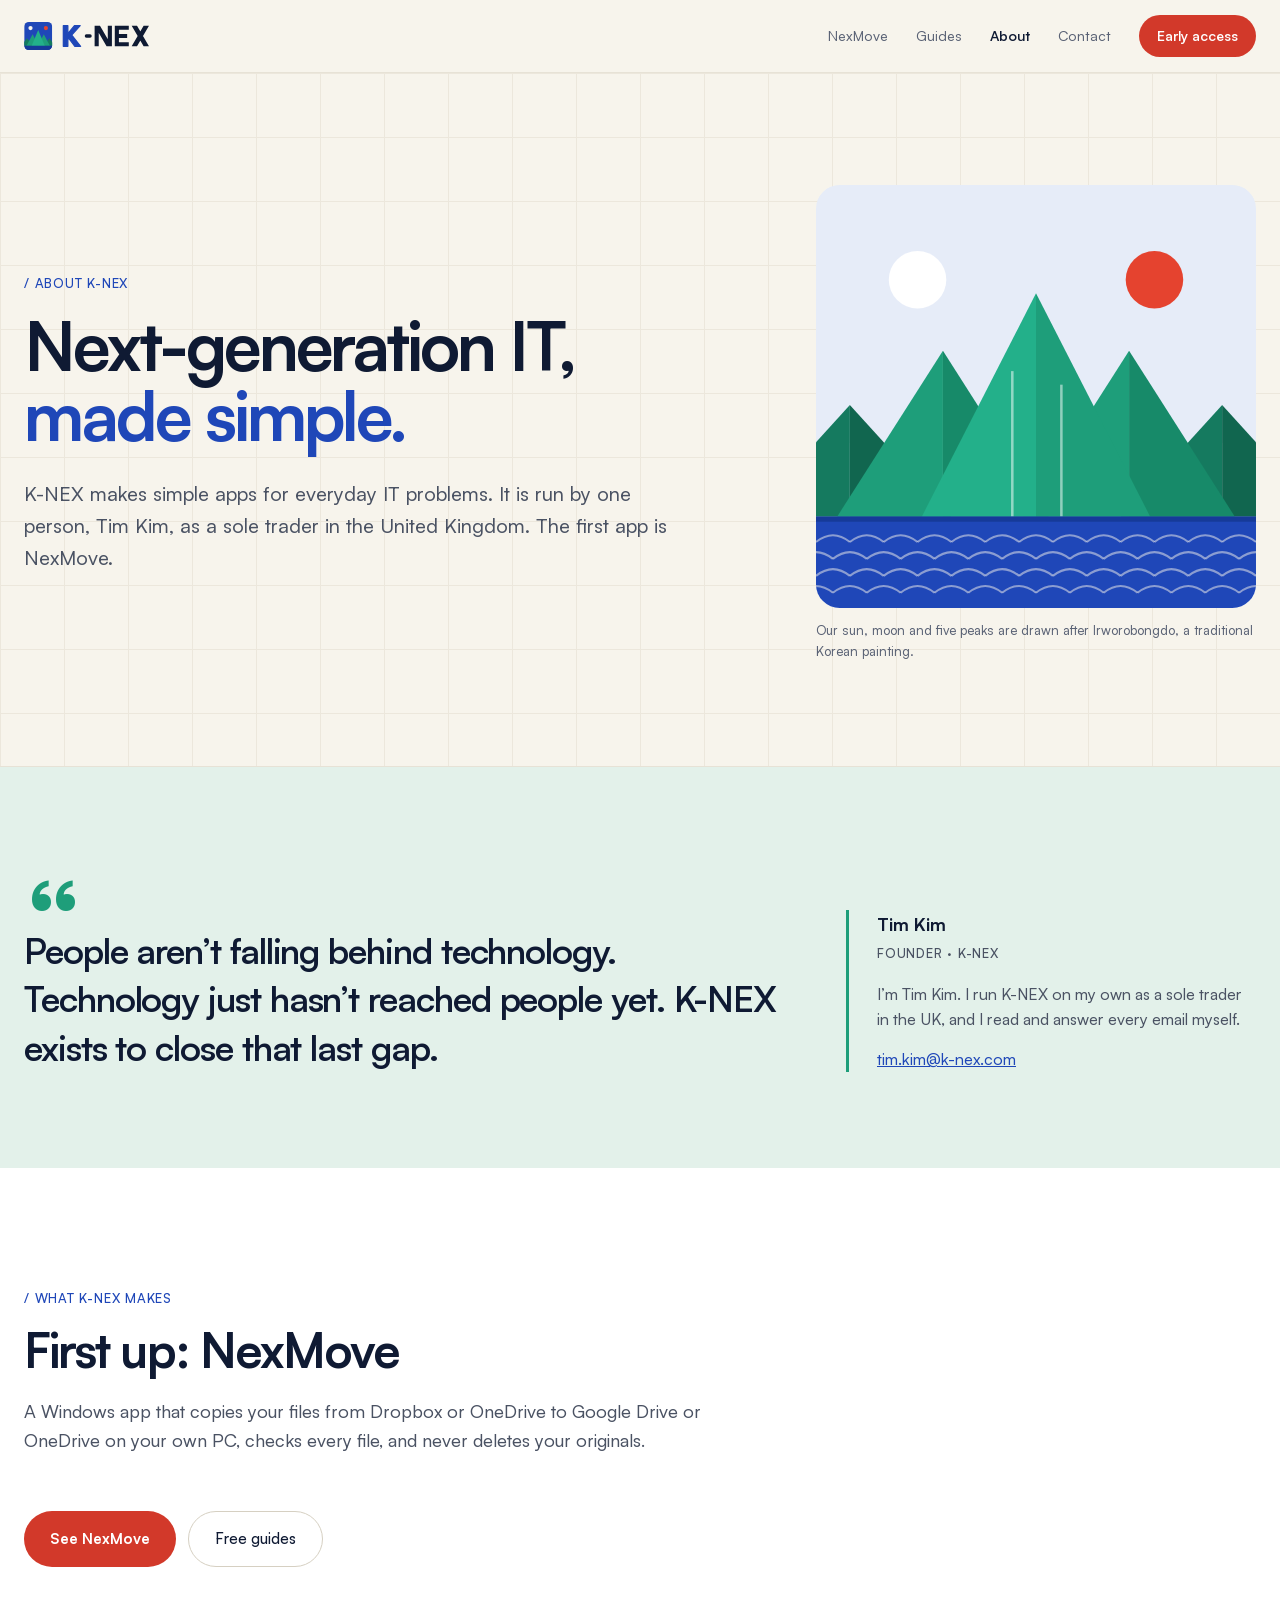
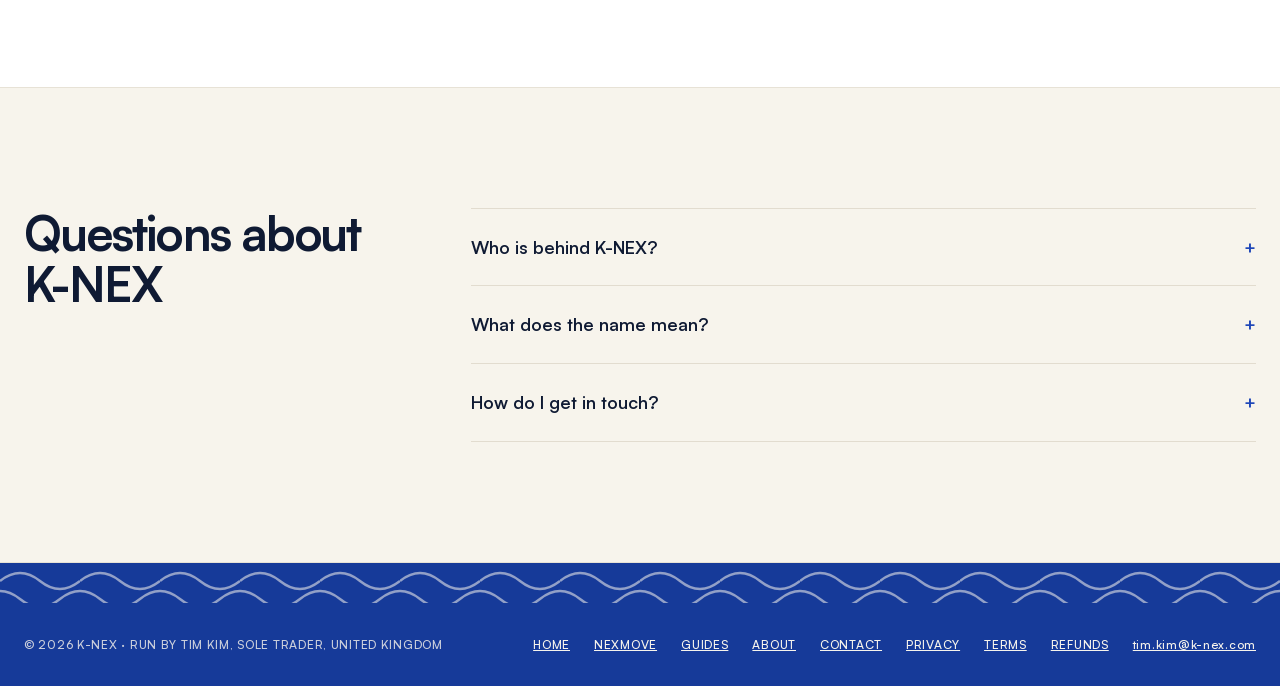
==== about/index.html @ c819ec02 "Move founder and contact off the home page, switch to Satoshi - New /about/ (founder story, the stro" ====
<!doctype html>
<html lang="en">
<head>
<meta charset="utf-8">
<meta name="viewport" content="width=device-width, initial-scale=1">
<title>About K-NEX — Tim Kim, sole trader, United Kingdom</title>
<meta name="description" content="K-NEX makes simple apps for everyday IT problems. It is run by one person, Tim Kim, as a sole trader in the United Kingdom. The first app is NexMove.">
<link rel="canonical" href="https://k-nex.com/about/">
<meta property="og:type" content="website">
<meta property="og:title" content="About K-NEX — Tim Kim, sole trader, United Kingdom">
<meta property="og:description" content="K-NEX makes simple apps for everyday IT problems. It is run by one person, Tim Kim, as a sole trader in the United Kingdom. The first app is NexMove.">
<meta property="og:url" content="https://k-nex.com/about/">
<meta name="theme-color" content="#F7F4EC">
<meta name="color-scheme" content="only light">
<link rel="icon" href="/favicon.ico" sizes="32x32">
<link rel="icon" href="/favicon.svg" type="image/svg+xml">
<link rel="apple-touch-icon" href="/apple-touch-icon.png">
<link rel="preload" href="/fonts/Satoshi-Variable.woff2" as="font" type="font/woff2" crossorigin>
<link rel="stylesheet" href="/page.css">
<script type="application/ld+json">
{
  "@context": "https://schema.org",
  "@type": "AboutPage",
  "url": "https://k-nex.com/about/",
  "name": "About K-NEX",
  "about": {
    "@id": "https://k-nex.com/#org"
  }
}
</script>
</head>
<body>
<header>
  <div class="wrap bar">
    <a class="logo" href="/" aria-label="K-NEX home"><svg viewBox="0 0 610 136" width="126" height="28" aria-hidden="true" focusable="false"><g transform="scale(1.1333)"><defs><clipPath id="kxh"><rect width="120" height="120" rx="20"/></clipPath></defs><g clip-path="url(#kxh)"><rect width="120" height="120" fill="#1F47B8"/><circle cx="27" cy="26" r="9" fill="#F7F4EC"/><circle cx="93" cy="26" r="9" fill="#E5432F"/><path d="M-14 102L12 70L38 102Z" fill="#157A5F"/><path d="M82 102L108 70L134 102Z" fill="#157A5F"/><path d="M10 102L36 52L62 102Z" fill="#1E9E7A"/><path d="M58 102L84 52L110 102Z" fill="#1E9E7A"/><path d="M32 102L60 34L88 102Z" fill="#23B08A"/><rect y="102" width="120" height="18" fill="#163A99"/></g></g><g transform="translate(190 18)"><path fill="#1F47B8" stroke="#1F47B8" stroke-width="6" stroke-linejoin="round" d="M0 0H22V100H0Z M22 38L54 0H82L22 66Z M40 44L84 100H56L26 60Z"/><rect x="104" y="42" width="34" height="16" rx="8" fill="currentColor"/><path fill="currentColor" transform="translate(-20 0)" d="M172 0H192V100H172Z M236 0H256V100H236Z M172 0H198L256 100H230Z M270 0H290V100H270Z M270 0H338V20H270Z M270 40H330V60H270Z M270 80H338V100H270Z M352 0H378L436 100H410Z M410 0H436L378 100H352Z"/></g></svg></a>
    <nav class="nav" aria-label="Main">
      <a href="/nexmove/" class="hide-sm">NexMove</a>
      <a href="/guides/" class="hide-sm">Guides</a>
      <a href="/about/" class="hide-sm" aria-current="page">About</a>
      <a href="/contact/" class="hide-sm">Contact</a>
      <details class="m-menu"><summary aria-label="Menu"><svg width="18" height="14" viewBox="0 0 18 14" aria-hidden="true"><path d="M1 1h16M1 7h16M1 13h16" stroke="currentColor" stroke-width="2" stroke-linecap="round"/></svg></summary><nav aria-label="Menu"><a href="/nexmove/">NexMove</a><a href="/guides/">Guides</a><a href="/about/" aria-current="page">About</a><a href="/contact/">Contact</a><a href="/#early">Early access</a></nav></details>
      <a href="/#early" class="pill">Early access</a>
    </nav>
  </div>
</header>

<main>
  <section class="hero">
    <div class="wrap about-hero">
      <div>
        <p class="kicker">/ ABOUT K-NEX</p>
        <h1 style="font-size: clamp(44px, 7vw, 68px)">Next-generation IT, <em>made simple.</em></h1>
        <p class="lead" style="margin-bottom: 0">K-NEX makes simple apps for everyday IT problems. It is run by one person, Tim Kim, as a sole trader in the United Kingdom. The first app is NexMove.</p>
      </div>
      <figure class="about-art">
        <img src="/img/hero-bg.svg" width="520" height="500" alt="A sun, a moon and five peaks above the sea">
        <figcaption>Our sun, moon and five peaks are drawn after Irworobongdo, a traditional Korean painting.</figcaption>
      </figure>
    </div>
  </section>

  <section class="founder" id="founder">
    <h2 class="sr">Founder</h2>
    <div class="wrap">
      <p class="quote">People aren’t falling behind technology. Technology just hasn’t reached people yet. K-NEX exists to close that last gap.</p>
      <div class="who">
        <p class="name">Tim Kim</p>
        <p class="role">FOUNDER · K-NEX</p>
        <p>I’m Tim Kim. I run K-NEX on my own as a sole trader in the UK, and I read and answer every email myself.</p>
        <p style="margin: 0"><a href="mailto:tim.kim@k-nex.com">tim.kim@k-nex.com</a></p>
      </div>
    </div>
  </section>

  <section class="block alt">
    <div class="wrap">
      <p class="kicker">/ WHAT K-NEX MAKES</p>
      <h2>First up: NexMove</h2>
      <p class="intro">A Windows app that copies your files from Dropbox or OneDrive to Google Drive or OneDrive on your own PC, checks every file, and never deletes your originals.</p>
      <div class="actions">
        <a class="btn" href="/nexmove/">See NexMove</a>
        <a class="btn ghost" href="/guides/">Free guides</a>
      </div>
    </div>
  </section>

  <section class="block">
    <div class="wrap split">
      <h2>Questions about K-NEX</h2>
      <div class="faq">
        <details><summary>Who is behind K-NEX?</summary><p>Tim Kim, a sole trader in the United Kingdom. K-NEX is one person, so when you email, the person who builds NexMove reads it and replies.</p></details>
        <details><summary>What does the name mean?</summary><p>The NEX in K-NEX stands for “next”: next-generation IT, made simple enough for everyone.</p></details>
        <details><summary>How do I get in touch?</summary><p>Use the <a href="/contact/">contact form</a>, or email <a href="mailto:tim.kim@k-nex.com">tim.kim@k-nex.com</a>. You’ll get a reply from the person who builds the product, not a ticket number.</p></details>
      </div>
    </div>
  </section>
</main>

<footer>
  <div class="wrap">
    <span>© 2026 K-NEX · RUN BY TIM KIM, SOLE TRADER, UNITED KINGDOM</span>
    <nav aria-label="Footer">
      <a href="/">HOME</a>
      <a href="/nexmove/">NEXMOVE</a>
      <a href="/guides/">GUIDES</a>
      <a href="/about/">ABOUT</a>
      <a href="/contact/">CONTACT</a>
      <a href="/privacy.html">PRIVACY</a>
      <a href="/terms.html">TERMS</a>
      <a href="/refund.html">REFUNDS</a>
      <a href="mailto:tim.kim@k-nex.com">tim.kim@k-nex.com</a>
    </nav>
  </div>
</footer>
</body>
</html>
---- page.css ----
/* Shared styles for product and guide pages (nexmove/, guides/). Same look as index.html. */
@font-face{font-family:'Satoshi';src:url(/fonts/Satoshi-Variable.woff2) format('woff2');font-weight:300 900;font-style:normal;font-display:swap}
:root{color-scheme:only light}
body{margin:0;background:#F7F4EC;color:#0F1A33;font-family:'Satoshi',sans-serif;font-weight:450;line-height:1.6}
a{color:#1F47B8}a:hover{color:#163A99}
summary{cursor:pointer;list-style:none}
summary::-webkit-details-marker{display:none}
@keyframes knexPulse{0%,100%{opacity:1}50%{opacity:.25}}
@media (prefers-reduced-motion: reduce){*{animation:none!important}}
.sr,.hp{position:absolute!important;width:1px;height:1px;overflow:hidden;clip:rect(0 0 0 0);white-space:nowrap}
.wrap{max-width:1240px;margin:0 auto;padding:0 24px}
.mono{font-family:'Satoshi',sans-serif}
.kicker{margin:0 0 16px;font-family:'Satoshi',sans-serif;font-weight:500;letter-spacing:.06em;font-size:13px;color:#1F47B8}
.muted{color:#5A6275}

header{border-bottom:1px solid #E7E2D6}
.bar{height:72px;display:flex;flex-wrap:wrap;gap:16px;align-items:center;justify-content:space-between}
.logo{display:inline-flex;align-items:center;color:#0F1A33;text-decoration:none}
.logo svg{display:block}
.nav{display:flex;flex-wrap:wrap;gap:28px;font-size:14px;align-items:center}
.nav a{color:#5A6275;text-decoration:none}
.nav a:hover{color:#0F1A33}
.nav .pill{color:#FFFFFF;background:#D2392A;padding:10px 18px;border-radius:999px;font-weight:600}
.nav .pill:hover{background:#B42F22;color:#FFFFFF}
.nav a[aria-current=page]{color:#0F1A33;font-weight:600}
/* Phone menu: the links that .hide-sm takes out of the bar, in a drop-down. */
.m-menu{display:none}
.bar{position:relative}
.m-menu summary{display:flex;align-items:center;justify-content:center;width:42px;height:42px;box-sizing:border-box;border:1px solid #D6D0C2;border-radius:50%;color:#0F1A33}
.m-menu[open] summary{border-color:#1F47B8}
.m-menu nav{position:absolute;right:24px;top:calc(100% - 2px);z-index:20;min-width:210px;display:flex;flex-direction:column;padding:8px;background:#FFFFFF;border:1px solid #E2DCCF;border-radius:16px;box-shadow:0 18px 40px rgba(15,26,51,.14)}
.m-menu nav a{padding:12px 14px;border-radius:10px;color:#0F1A33;text-decoration:none;font-size:16px}
.m-menu nav a:hover{background:#F7F4EC}

.hero{position:relative;overflow:hidden;border-bottom:1px solid #E7E2D6;background-image:linear-gradient(#ECE7DC 1px,transparent 1px),linear-gradient(90deg,#ECE7DC 1px,transparent 1px);background-size:64px 64px}
.hero .wrap{position:relative;padding-top:112px;padding-bottom:104px}
.hero-bg{position:absolute;top:96px;right:max(0px,calc(50% - 650px));width:min(520px,42%);height:auto;opacity:.75;pointer-events:none}
.badge{margin:0 0 32px;display:inline-flex;gap:10px;align-items:center;font-family:'Satoshi',sans-serif;font-weight:500;letter-spacing:.06em;font-size:13px;color:#5A6275;border:1px solid #E2DCCF;background:#FFFFFF;padding:8px 14px;border-radius:999px}
.badge i{width:8px;height:8px;border-radius:50%;background:#D2392A;animation:knexPulse 1.8s ease-in-out infinite}
.hero h1{margin:0 0 28px;font-size:76px;line-height:1.03;font-weight:700;letter-spacing:-0.045em;max-width:1000px}
.hero h1 em{font-style:normal;color:#1F47B8}
.lead{margin:0 0 40px;font-size:20px;color:#4A5263;max-width:660px}
.actions{display:flex;flex-wrap:wrap;gap:12px;align-items:center}
.btn{display:inline-block;background:#D2392A;color:#FFFFFF;padding:16px 26px;border-radius:999px;text-decoration:none;font-weight:700;font-size:15px}
.btn:hover{background:#B42F22;color:#FFFFFF}
.btn.ghost{background:none;border:1px solid #D6D0C2;color:#0F1A33;padding:15px 26px;font-weight:500}
.btn.ghost:hover{border-color:#1F47B8}
.facts{margin:56px 0 0;padding:0;list-style:none;display:flex;flex-wrap:wrap;gap:12px 32px;font-family:'Satoshi',sans-serif;font-size:13px;color:#5A6275}
.facts li::before{content:"✓ ";color:#1E9E7A}
.routes{margin:-16px 0 40px;padding:0;list-style:none;display:flex;flex-wrap:wrap;gap:10px;font-family:'Satoshi',sans-serif;font-size:13px}
.routes li{border:1px solid #D6D0C2;background:#FFFFFF;border-radius:999px;padding:6px 14px}
.routes b{color:#1F47B8;font-weight:500}

section.block{padding:120px 0;border-bottom:1px solid #E7E2D6}
section.alt{background:#FFFFFF}
h2{margin:0 0 20px;font-size:48px;line-height:1.08;font-weight:700;letter-spacing:-0.04em;max-width:820px}
h3{margin:0 0 10px;font-size:22px;font-weight:600;letter-spacing:-0.02em}
.intro{margin:0 0 56px;color:#4A5263;font-size:18px;max-width:700px}
.film{margin:0 0 56px}
.film video{display:block;width:100%;height:auto;border:1px solid #E2DCCF;border-radius:18px;background:#F7F4EC}
.film figcaption{margin:12px 0 0;font-family:'Satoshi',sans-serif;font-size:12px;color:#6E7586}

.steps{display:grid;grid-template-columns:repeat(auto-fit,minmax(240px,1fr));gap:1px;background:#E2DCCF;border:1px solid #E2DCCF;border-radius:18px;overflow:hidden;counter-reset:step}
.steps>div{background:#FFFFFF;padding:36px;box-shadow:inset 0 5px 0 #1F47B8}
.steps>div:nth-child(4n+2){box-shadow:inset 0 5px 0 #D2392A}.steps>div:nth-child(4n+3){box-shadow:inset 0 5px 0 #F0A73A}.steps>div:nth-child(4n){box-shadow:inset 0 5px 0 #1E9E7A}
.steps>div::before{counter-increment:step;content:"0" counter(step);display:block;margin:0 0 28px;font-family:'Satoshi',sans-serif;font-weight:500;letter-spacing:.06em;font-size:12px;color:#1F47B8}
.steps p,.cards p{margin:0;color:#5A6275;font-size:16px}

.cards{display:grid;grid-template-columns:repeat(auto-fit,minmax(280px,1fr));gap:20px}
.cards>div{border:1px solid #E2DCCF;border-radius:18px;padding:32px;background:#FFFFFF;box-shadow:inset 0 5px 0 #1F47B8}
.cards>div:nth-child(3n+2){box-shadow:inset 0 5px 0 #D2392A}.cards>div:nth-child(3n){box-shadow:inset 0 5px 0 #1E9E7A}
.cards>div:nth-child(3n+2) .tag{color:#D2392A}.cards>div:nth-child(3n) .tag{color:#1E9E7A}
.cards .tag{margin:0 0 20px;font-family:'Satoshi',sans-serif;font-weight:500;letter-spacing:.06em;font-size:12px;color:#1F47B8}

.price{display:flex;flex-wrap:wrap;gap:40px;align-items:center;justify-content:space-between;border:1px solid #D6D0C2;border-radius:22px;padding:48px;background:#FFFFFF}
.price .amount{margin:0;font-size:72px;font-weight:700;letter-spacing:-0.05em;line-height:1}
.price .amount small{font-size:18px;font-weight:500;color:#5A6275;letter-spacing:0}
.offer{display:inline-block;margin:24px 0 0;padding:10px 16px;border:1px solid #1F47B8;border-radius:12px;background:#E9EEFA;color:#163A99;text-decoration:none;font-size:15px}
.offer b{color:#1F47B8}
.offer:hover{background:#E9EEFA}
.price ul{margin:0;padding:0;list-style:none;color:#4A5263;font-size:16px}
.price li{margin:8px 0}
.price li::before{content:"✓ ";color:#1E9E7A}

.faq{border-top:1px solid #E2DCCF}
.faq details{border-bottom:1px solid #E2DCCF;padding:24px 0}
.faq summary{display:flex;justify-content:space-between;gap:16px;font-weight:600;font-size:18px}
.faq summary::after{content:"+";color:#1F47B8}
.faq details[open] summary::after{content:"−"}
.faq p{margin:14px 0 0;color:#5A6275;font-size:16px;max-width:760px}
.faq ul{margin:8px 0 0;padding-left:1.2em;color:#5A6275;font-size:16px;max-width:760px}
.faq strong{color:#0F1A33}
.split{display:flex;flex-wrap:wrap;gap:64px}
.split>:first-child{flex:1 1 280px;min-width:0}
.split>:last-child{flex:2 1 580px;min-width:0}

.cta{margin:120px auto;border-radius:26px;overflow:hidden;padding:72px 48px 200px;background:#1F47B8 url(/img/peaks-band.svg) bottom center/100% auto no-repeat;color:#F7F4EC;display:flex;flex-wrap:wrap;gap:40px;align-items:center;justify-content:space-between}
.cta>div{flex:1 1 420px;min-width:0}
.cta h2{font-size:48px;margin-bottom:10px}
.cta h2 em{font-style:normal;color:#F0A73A}
.cta .muted,.cta .fine{color:rgba(247,244,236,.82)}
.cta a{color:#F7F4EC}
.cta .knex-status{color:#F7F4EC}.cta .knex-status.err{color:#FFD5CF}.cta .knex-status.ok{color:#C7F2E2}
.cta form{flex:1 1 400px;min-width:0}
.cta .row{display:flex;flex-wrap:wrap;gap:10px}
.knex-input{box-sizing:border-box;height:54px;min-width:0;flex:1 1 240px;padding:0 22px;border:1px solid #D6D0C2;border-radius:999px;background:#FFFFFF;color:#0F1A33;font:inherit;font-size:15px}
.knex-input::placeholder{color:#9AA0AD}
.knex-input:focus{outline:none;border-color:#1F47B8}
.knex-input[aria-invalid="true"]{border-color:#C93A2C}
.knex-btn{height:54px;padding:0 28px;border:0;border-radius:999px;background:#D2392A;color:#FFFFFF;font:inherit;font-size:15px;font-weight:700;cursor:pointer}
.knex-btn:hover{background:#B42F22}
.knex-btn:disabled{opacity:.6;cursor:wait}
.knex-btn:focus-visible,.knex-input:focus-visible,.btn:focus-visible{outline:2px solid #1F47B8;outline-offset:3px}
.knex-status{margin:12px 0 0;min-height:1.6em;font-family:'Satoshi',sans-serif;font-size:13px;color:#4A5263}
.knex-status.ok{color:#1F47B8}.knex-status.err{color:#C93A2C}
.fine{margin:4px 0 0;font-size:13px;color:#6E7586}

/* Contact form (contact/) */
.knex-label{display:block;margin:0 0 8px;font-family:'Satoshi',sans-serif;font-weight:500;letter-spacing:.06em;font-size:13px;color:#4A5263}
textarea.knex-input{height:auto;min-height:160px;padding:16px 22px;border-radius:18px;resize:vertical;line-height:1.5}
.knex-drop{display:flex;align-items:center;justify-content:center;min-height:72px;padding:16px 22px;border:1px dashed #D6D0C2;border-radius:18px;color:#5A6275;font-size:14px;text-align:center;cursor:pointer}
.knex-drop:hover,.knex-drop.over{border-color:#1F47B8;color:#0F1A33}
.knex-drop:focus-within{outline:2px solid #1F47B8;outline-offset:3px}
.knex-drop kbd{font-family:ui-monospace,Consolas,monospace;font-size:12px;padding:1px 6px;border:1px solid #D6D0C2;border-radius:6px}
.knex-thumbs{list-style:none;margin:12px 0 0;padding:0;display:flex;flex-wrap:wrap;gap:10px}
.knex-thumbs:empty{display:none}
.knex-thumbs li{position:relative;width:96px;height:72px;border:1px solid #D6D0C2;border-radius:10px;overflow:hidden;background:#FFFFFF}
.knex-thumbs img{display:block;width:100%;height:100%;object-fit:cover}
.knex-thumbs button{position:absolute;top:4px;right:4px;width:24px;height:24px;padding:0;border:0;border-radius:50%;background:rgba(15,26,51,.85);color:#FFFFFF;font-size:14px;line-height:24px;cursor:pointer}

/* About page (about/) */
.about-hero{display:flex;flex-wrap:wrap;gap:48px 64px;align-items:center}
.about-hero>div{flex:1 1 520px;min-width:0}
.about-art{flex:0 1 440px;min-width:0;margin:0}
.about-art img{display:block;width:100%;height:auto}
.about-art figcaption{margin:12px 0 0;font-size:13px;color:#5A6275}
.founder{background:#E3F1EA}
.founder .wrap{padding-top:96px;padding-bottom:96px;display:flex;flex-wrap:wrap;gap:48px 64px;align-items:flex-end}
.founder .quote{flex:2 1 560px;min-width:0;margin:0;font-size:36px;line-height:1.35;font-weight:600;letter-spacing:-0.03em}
.founder .quote::before{content:"“";display:block;height:64px;font-size:120px;line-height:1;font-weight:700;color:#1E9E7A}
.founder .who{flex:1 1 280px;min-width:0;border-left:3px solid #1E9E7A;padding-left:28px}
.founder .who p{margin:0 0 14px;color:#4A5263;font-size:16px}
.founder .who .name{margin:0;color:#0F1A33;font-weight:700;font-size:18px}
.founder .who .role{margin:4px 0 18px;font-family:'Satoshi',sans-serif;font-weight:500;letter-spacing:.06em;font-size:13px}

/* Long-form guide */
.article{max-width:760px;margin:0 auto;padding:96px 24px 0}
.article h1{margin:0 0 16px;font-size:56px;line-height:1.06;font-weight:700;letter-spacing:-0.04em}
.article .meta{margin:0 0 48px;font-family:'Satoshi',sans-serif;font-size:13px;color:#6E7586}
.article h2{margin:64px 0 16px;font-size:32px;letter-spacing:-0.03em}
.article h3{margin:36px 0 10px;font-size:20px}
.article p,.article li{color:#4A5263;font-size:17px;line-height:1.75}
.article strong{color:#0F1A33;font-weight:600}
.article ol,.article ul{padding-left:22px}
.article li{margin:8px 0}
.toc{margin:0 0 8px;padding:24px 28px;border:1px solid #E2DCCF;border-radius:14px;background:#FFFFFF}
.toc p{margin:0 0 8px;font-family:'Satoshi',sans-serif;font-weight:500;letter-spacing:.06em;font-size:12px;color:#6E7586}
.toc ol{margin:0}
.toc li{margin:4px 0;font-size:16px}
.guide-list{list-style:none;margin:40px 0 0;padding:0;display:grid;gap:16px}
.guide-list li{margin:0}
.guide-list a{display:grid;gap:6px;padding:24px 28px;border:1px solid #E2DCCF;border-radius:14px;background:#FFFFFF;text-decoration:none;color:#4A5263}
.guide-list a:hover{border-color:#1F47B8}
.guide-list .mono{font-size:12px;color:#1F47B8}
.guide-list b{font-size:20px;color:#0F1A33;font-weight:600}
.note{margin:24px 0;padding:20px 24px;border-left:2px solid #1F47B8;background:#FFFFFF;border-radius:0 12px 12px 0}
.note p{margin:0}
.compare{width:100%;border-collapse:collapse;margin:16px 0;font-size:15px}
.compare th,.compare td{text-align:left;vertical-align:top;padding:12px 12px 12px 0;border-bottom:1px solid #E2DCCF;color:#4A5263}
.compare th{color:#0F1A33;font-weight:600;font-family:'Satoshi',sans-serif;font-weight:500;letter-spacing:.06em;font-size:12px}

@media (min-width:721px){.phone-only{display:none}}

footer{background:#163A99 url(/img/waves.svg) top left/80px 40px repeat-x;padding-top:40px}
footer .wrap{padding-top:32px;padding-bottom:32px;display:flex;flex-wrap:wrap;gap:16px;justify-content:space-between;font-family:'Satoshi',sans-serif;font-weight:500;letter-spacing:.06em;font-size:12px;color:rgba(247,244,236,.8)}
footer nav{display:flex;flex-wrap:wrap;gap:24px}
footer a{color:#F7F4EC}

@media (max-width:720px){
  .hero .wrap{padding-top:72px;padding-bottom:72px}
  .hero h1{font-size:44px}
  .hero-bg{top:300px;right:-8%;width:116%;opacity:.45}
  .cta{padding-bottom:140px}
  h2,.cta h2{font-size:34px}
  .article h1{font-size:38px}
  section.block{padding:80px 0}
  .price,.cta{padding:36px 24px}
  .price .amount{font-size:56px}
  .nav{gap:10px}
  .nav .hide-sm{display:none}
  .m-menu{display:block}
  .founder .wrap{padding-top:64px;padding-bottom:64px}
  .founder .quote{font-size:26px}
  .desk-only{display:none}
  .compare thead{display:none}
  .compare tr{display:block;padding:12px 0;border-bottom:1px solid #E2DCCF}
  .compare td{display:block;border:0;padding:4px 0}
  .compare td::before{content:attr(data-label) " · ";font-family:'Satoshi',sans-serif;font-weight:500;letter-spacing:.06em;font-size:12px;color:#6E7586}
}
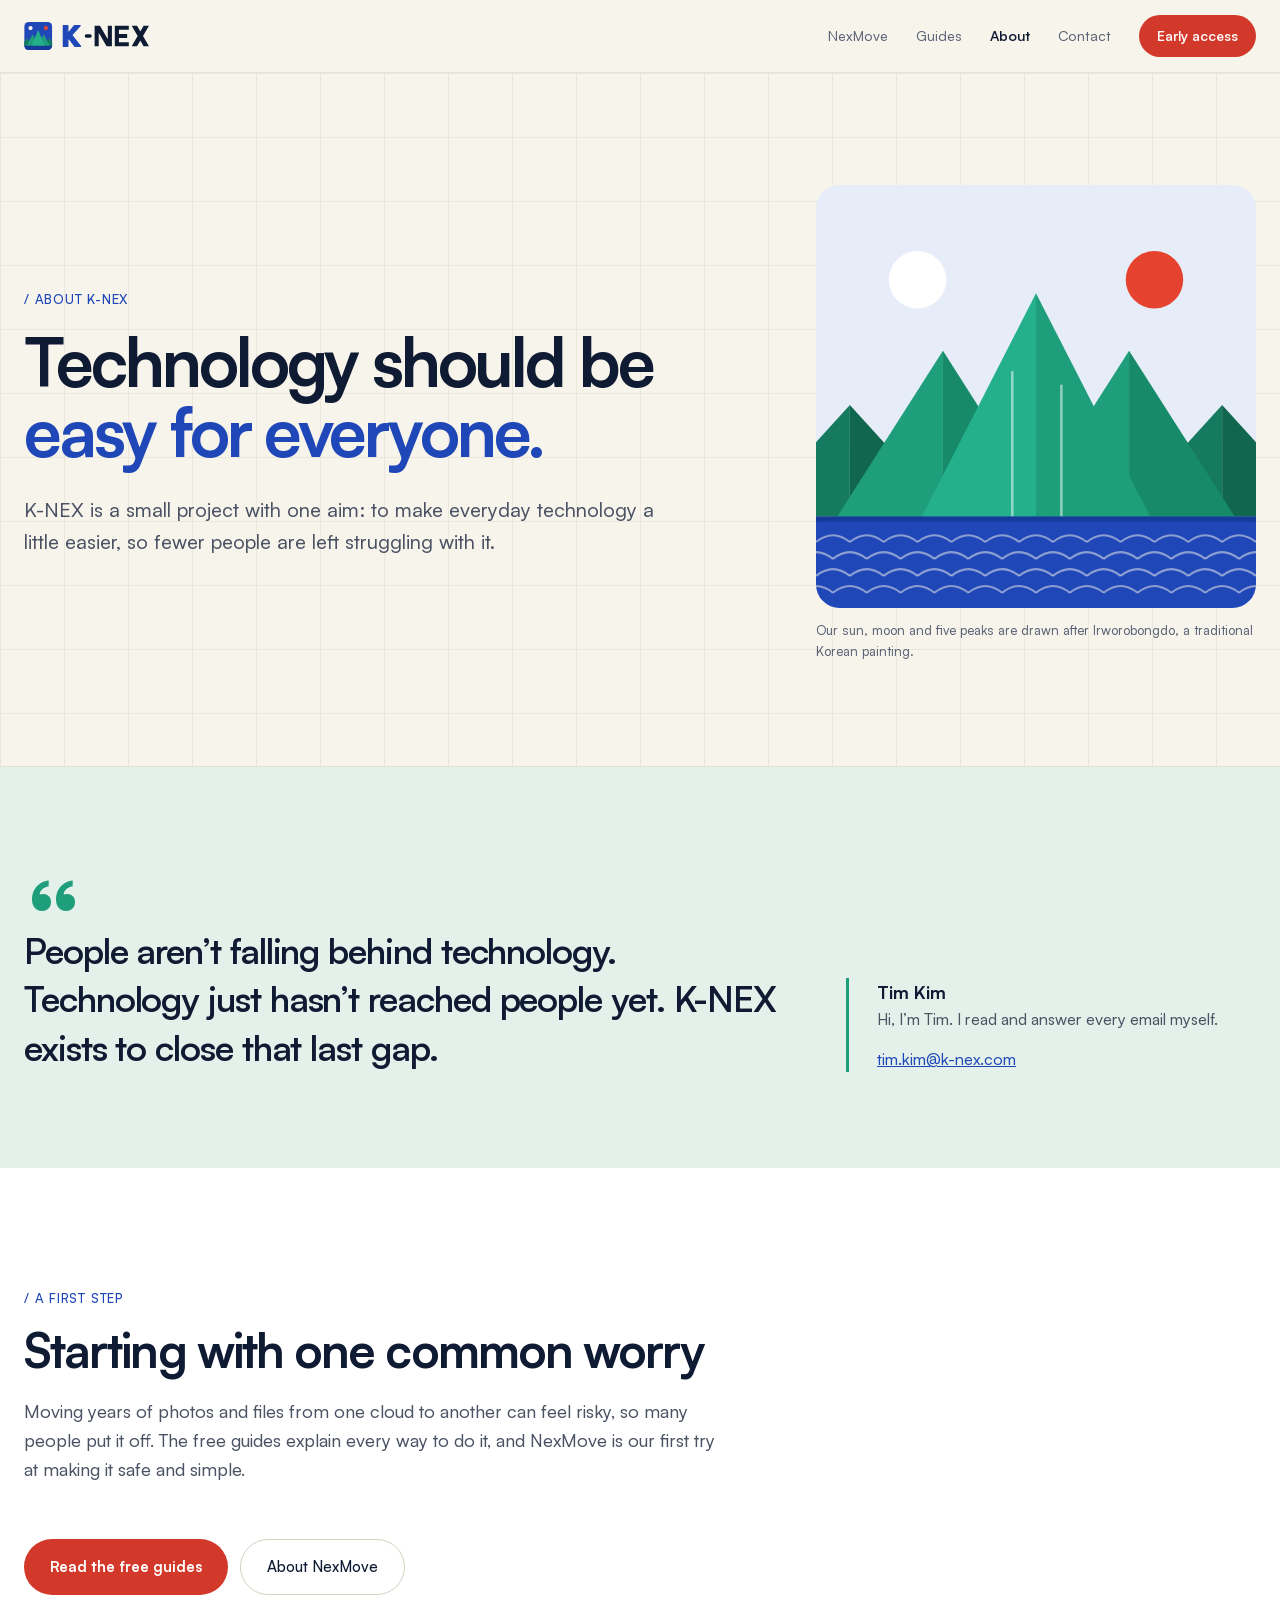
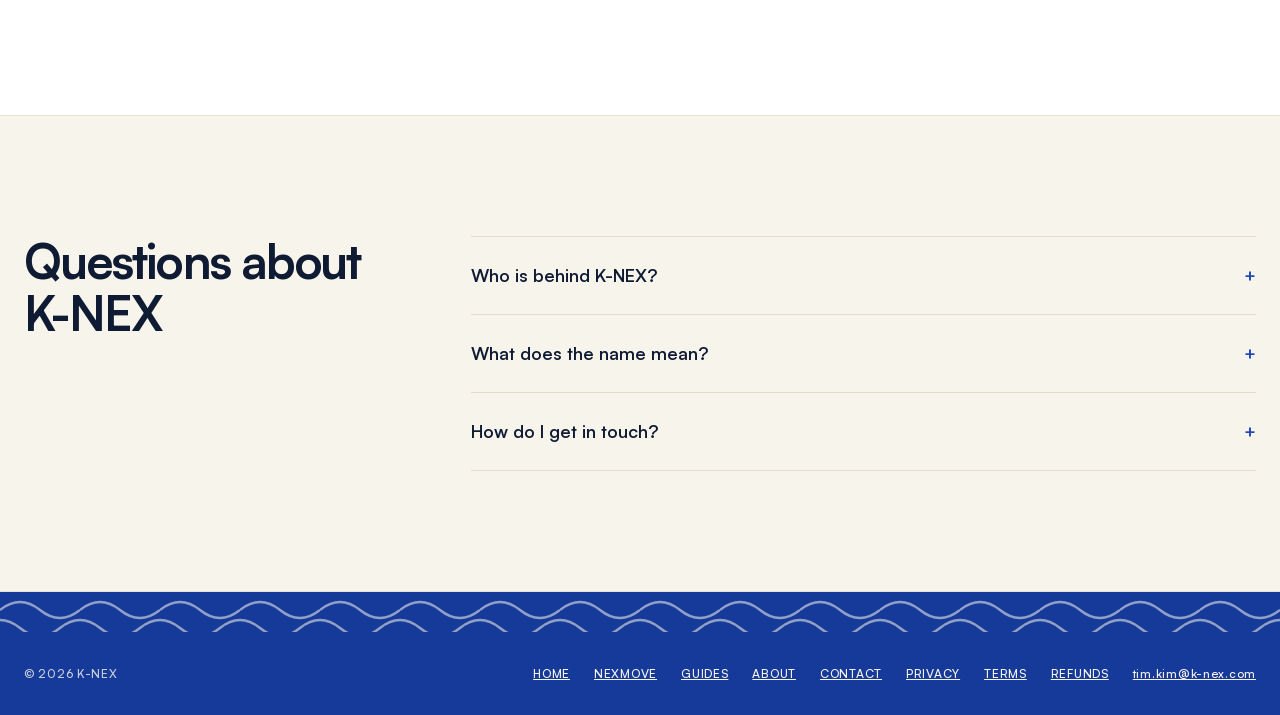
==== commit 169980fa: "Keep the About page low-key About now reads only as a small project that wants to make everyday tech" ====
--- a/about/index.html
+++ b/about/index.html
@@ -3,12 +3,12 @@
 <head>
 <meta charset="utf-8">
 <meta name="viewport" content="width=device-width, initial-scale=1">
-<title>About K-NEX — Tim Kim, sole trader, United Kingdom</title>
-<meta name="description" content="K-NEX makes simple apps for everyday IT problems. It is run by one person, Tim Kim, as a sole trader in the United Kingdom. The first app is NexMove.">
+<title>About K-NEX</title>
+<meta name="description" content="K-NEX is a small project with one aim: to make everyday technology a little easier for everyone, so fewer people are left behind.">
 <link rel="canonical" href="https://k-nex.com/about/">
 <meta property="og:type" content="website">
-<meta property="og:title" content="About K-NEX — Tim Kim, sole trader, United Kingdom">
-<meta property="og:description" content="K-NEX makes simple apps for everyday IT problems. It is run by one person, Tim Kim, as a sole trader in the United Kingdom. The first app is NexMove.">
+<meta property="og:title" content="About K-NEX">
+<meta property="og:description" content="K-NEX is a small project with one aim: to make everyday technology a little easier for everyone, so fewer people are left behind.">
 <meta property="og:url" content="https://k-nex.com/about/">
 <meta name="theme-color" content="#F7F4EC">
 <meta name="color-scheme" content="only light">
@@ -49,8 +49,8 @@
     <div class="wrap about-hero">
       <div>
         <p class="kicker">/ ABOUT K-NEX</p>
-        <h1 style="font-size: clamp(44px, 7vw, 68px)">Next-generation IT, <em>made simple.</em></h1>
-        <p class="lead" style="margin-bottom: 0">K-NEX makes simple apps for everyday IT problems. It is run by one person, Tim Kim, as a sole trader in the United Kingdom. The first app is NexMove.</p>
+        <h1 style="font-size: clamp(44px, 7vw, 68px)">Technology should be <em>easy for everyone.</em></h1>
+        <p class="lead" style="margin-bottom: 0">K-NEX is a small project with one aim: to make everyday technology a little easier, so fewer people are left struggling with it.</p>
       </div>
       <figure class="about-art">
         <img src="/img/hero-bg.svg" width="520" height="500" alt="A sun, a moon and five peaks above the sea">
@@ -60,13 +60,12 @@
   </section>
 
   <section class="founder" id="founder">
-    <h2 class="sr">Founder</h2>
+    <h2 class="sr">Who makes K-NEX</h2>
     <div class="wrap">
       <p class="quote">People aren’t falling behind technology. Technology just hasn’t reached people yet. K-NEX exists to close that last gap.</p>
       <div class="who">
         <p class="name">Tim Kim</p>
-        <p class="role">FOUNDER · K-NEX</p>
-        <p>I’m Tim Kim. I run K-NEX on my own as a sole trader in the UK, and I read and answer every email myself.</p>
+        <p>Hi, I’m Tim. I read and answer every email myself.</p>
         <p style="margin: 0"><a href="mailto:tim.kim@k-nex.com">tim.kim@k-nex.com</a></p>
       </div>
     </div>
@@ -74,12 +73,12 @@
 
   <section class="block alt">
     <div class="wrap">
-      <p class="kicker">/ WHAT K-NEX MAKES</p>
-      <h2>First up: NexMove</h2>
-      <p class="intro">A Windows app that copies your files from Dropbox or OneDrive to Google Drive or OneDrive on your own PC, checks every file, and never deletes your originals.</p>
+      <p class="kicker">/ A FIRST STEP</p>
+      <h2>Starting with one common worry</h2>
+      <p class="intro">Moving years of photos and files from one cloud to another can feel risky, so many people put it off. The free guides explain every way to do it, and NexMove is our first try at making it safe and simple.</p>
       <div class="actions">
-        <a class="btn" href="/nexmove/">See NexMove</a>
-        <a class="btn ghost" href="/guides/">Free guides</a>
+        <a class="btn" href="/guides/">Read the free guides</a>
+        <a class="btn ghost" href="/nexmove/">About NexMove</a>
       </div>
     </div>
   </section>
@@ -88,9 +87,9 @@
     <div class="wrap split">
       <h2>Questions about K-NEX</h2>
       <div class="faq">
-        <details><summary>Who is behind K-NEX?</summary><p>Tim Kim, a sole trader in the United Kingdom. K-NEX is one person, so when you email, the person who builds NexMove reads it and replies.</p></details>
-        <details><summary>What does the name mean?</summary><p>The NEX in K-NEX stands for “next”: next-generation IT, made simple enough for everyone.</p></details>
-        <details><summary>How do I get in touch?</summary><p>Use the <a href="/contact/">contact form</a>, or email <a href="mailto:tim.kim@k-nex.com">tim.kim@k-nex.com</a>. You’ll get a reply from the person who builds the product, not a ticket number.</p></details>
+        <details><summary>Who is behind K-NEX?</summary><p>K-NEX is a small project by Tim Kim. When you email, Tim reads it and replies.</p></details>
+        <details><summary>What does the name mean?</summary><p>The NEX in K-NEX stands for “next”.</p></details>
+        <details><summary>How do I get in touch?</summary><p>Use the <a href="/contact/">contact form</a>, or email <a href="mailto:tim.kim@k-nex.com">tim.kim@k-nex.com</a>. You’ll get a reply from Tim, not a ticket number.</p></details>
       </div>
     </div>
   </section>
@@ -98,7 +97,7 @@
 
 <footer>
   <div class="wrap">
-    <span>© 2026 K-NEX · RUN BY TIM KIM, SOLE TRADER, UNITED KINGDOM</span>
+    <span>© 2026 K-NEX</span>
     <nav aria-label="Footer">
       <a href="/">HOME</a>
       <a href="/nexmove/">NEXMOVE</a>
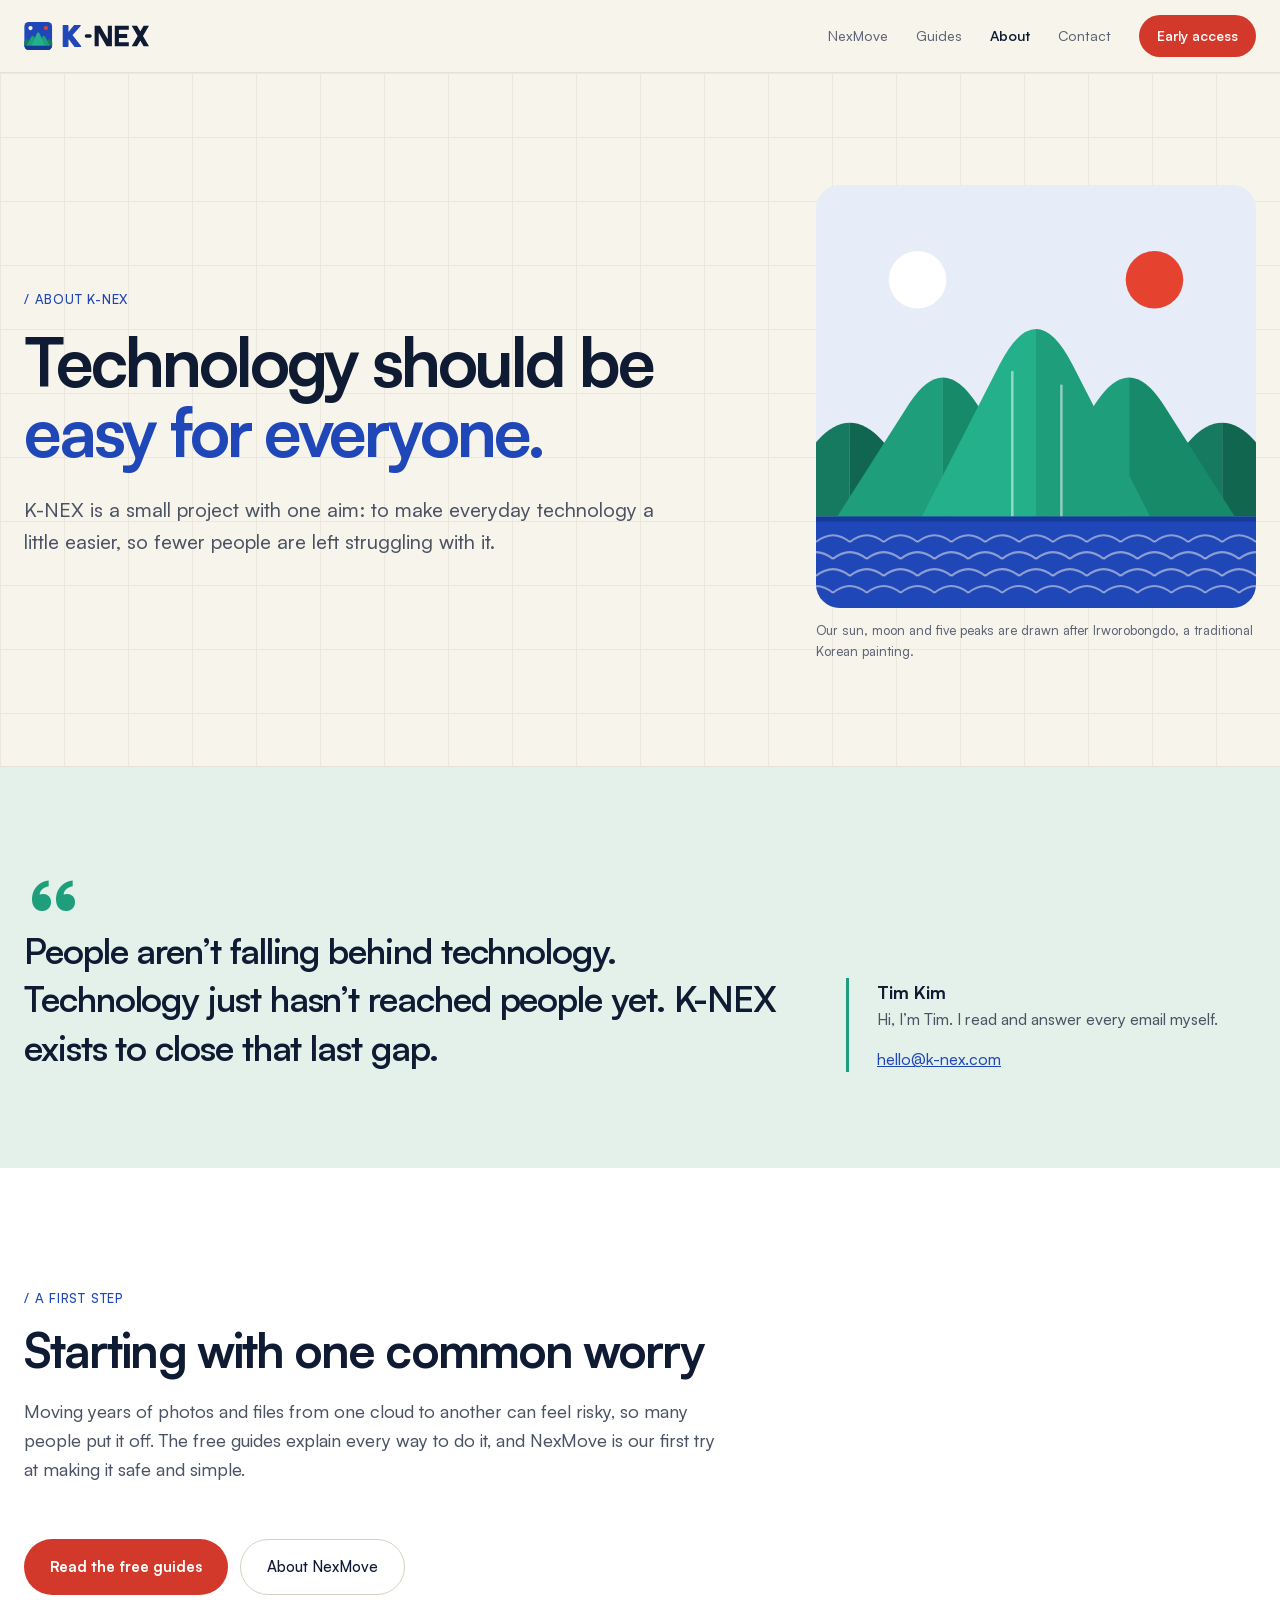
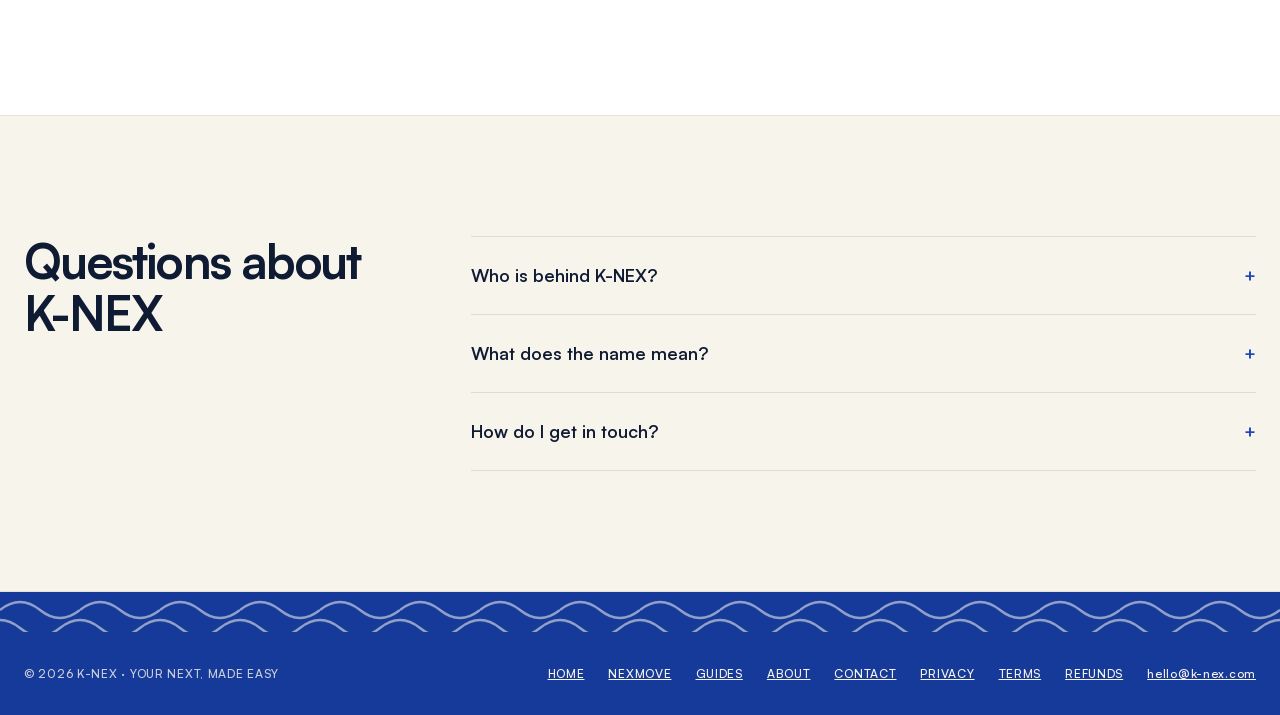
==== commit 6b3e6587: "Rounded logo peaks, NexMove lockup, new slogan, hello@ address - Logo, favicons and site art use rou" ====
--- a/about/index.html
+++ b/about/index.html
@@ -32,7 +32,7 @@
 <body>
 <header>
   <div class="wrap bar">
-    <a class="logo" href="/" aria-label="K-NEX home"><svg viewBox="0 0 610 136" width="126" height="28" aria-hidden="true" focusable="false"><g transform="scale(1.1333)"><defs><clipPath id="kxh"><rect width="120" height="120" rx="20"/></clipPath></defs><g clip-path="url(#kxh)"><rect width="120" height="120" fill="#1F47B8"/><circle cx="27" cy="26" r="9" fill="#F7F4EC"/><circle cx="93" cy="26" r="9" fill="#E5432F"/><path d="M-14 102L12 70L38 102Z" fill="#157A5F"/><path d="M82 102L108 70L134 102Z" fill="#157A5F"/><path d="M10 102L36 52L62 102Z" fill="#1E9E7A"/><path d="M58 102L84 52L110 102Z" fill="#1E9E7A"/><path d="M32 102L60 34L88 102Z" fill="#23B08A"/><rect y="102" width="120" height="18" fill="#163A99"/></g></g><g transform="translate(190 18)"><path fill="#1F47B8" stroke="#1F47B8" stroke-width="6" stroke-linejoin="round" d="M0 0H22V100H0Z M22 38L54 0H82L22 66Z M40 44L84 100H56L26 60Z"/><rect x="104" y="42" width="34" height="16" rx="8" fill="currentColor"/><path fill="currentColor" transform="translate(-20 0)" d="M172 0H192V100H172Z M236 0H256V100H236Z M172 0H198L256 100H230Z M270 0H290V100H270Z M270 0H338V20H270Z M270 40H330V60H270Z M270 80H338V100H270Z M352 0H378L436 100H410Z M410 0H436L378 100H352Z"/></g></svg></a>
+    <a class="logo" href="/" aria-label="K-NEX home"><svg viewBox="0 0 610 136" width="126" height="28" aria-hidden="true" focusable="false"><g transform="scale(1.1333)"><defs><clipPath id="kxh"><rect width="120" height="120" rx="20"/></clipPath></defs><g clip-path="url(#kxh)"><rect width="120" height="120" fill="#1F47B8"/><circle cx="27" cy="26" r="9" fill="#F7F4EC"/><circle cx="93" cy="26" r="9" fill="#E5432F"/><path d="M-14 102L3.68 80.24Q12 68 20.32 80.24L38 102Z" fill="#157A5F"/><path d="M82 102L99.68 80.24Q108 68 116.32 80.24L134 102Z" fill="#157A5F"/><path d="M10 102L27.68 68Q36 50 44.32 68L62 102Z" fill="#1E9E7A"/><path d="M58 102L75.68 68Q84 50 92.32 68L110 102Z" fill="#1E9E7A"/><path d="M32 102L51.04 55.76Q60 32 68.96 55.76L88 102Z" fill="#23B08A"/><rect y="102" width="120" height="18" fill="#163A99"/></g></g><g transform="translate(190 18)"><path fill="#1F47B8" stroke="#1F47B8" stroke-width="6" stroke-linejoin="round" d="M0 0H22V100H0Z M22 38L54 0H82L22 66Z M40 44L84 100H56L26 60Z"/><rect x="104" y="42" width="34" height="16" rx="8" fill="currentColor"/><path fill="currentColor" transform="translate(-20 0)" d="M172 0H192V100H172Z M236 0H256V100H236Z M172 0H198L256 100H230Z M270 0H290V100H270Z M270 0H338V20H270Z M270 40H330V60H270Z M270 80H338V100H270Z M352 0H378L436 100H410Z M410 0H436L378 100H352Z"/></g></svg></a>
     <nav class="nav" aria-label="Main">
       <a href="/nexmove/" class="hide-sm">NexMove</a>
       <a href="/guides/" class="hide-sm">Guides</a>
@@ -66,7 +66,7 @@
       <div class="who">
         <p class="name">Tim Kim</p>
         <p>Hi, I’m Tim. I read and answer every email myself.</p>
-        <p style="margin: 0"><a href="mailto:tim.kim@k-nex.com">tim.kim@k-nex.com</a></p>
+        <p style="margin: 0"><a href="mailto:hello@k-nex.com">hello@k-nex.com</a></p>
       </div>
     </div>
   </section>
@@ -88,8 +88,8 @@
       <h2>Questions about K-NEX</h2>
       <div class="faq">
         <details><summary>Who is behind K-NEX?</summary><p>K-NEX is a small project by Tim Kim. When you email, Tim reads it and replies.</p></details>
-        <details><summary>What does the name mean?</summary><p>The NEX in K-NEX stands for “next”.</p></details>
-        <details><summary>How do I get in touch?</summary><p>Use the <a href="/contact/">contact form</a>, or email <a href="mailto:tim.kim@k-nex.com">tim.kim@k-nex.com</a>. You’ll get a reply from Tim, not a ticket number.</p></details>
+        <details><summary>What does the name mean?</summary><p>The NEX in K-NEX stands for “next”. Your next step with technology should feel easy, not like something to put off.</p></details>
+        <details><summary>How do I get in touch?</summary><p>Use the <a href="/contact/">contact form</a>, or email <a href="mailto:hello@k-nex.com">hello@k-nex.com</a>. You’ll get a reply from Tim, not a ticket number.</p></details>
       </div>
     </div>
   </section>
@@ -97,7 +97,7 @@
 
 <footer>
   <div class="wrap">
-    <span>© 2026 K-NEX</span>
+    <span>© 2026 K-NEX · YOUR NEXT, MADE EASY</span>
     <nav aria-label="Footer">
       <a href="/">HOME</a>
       <a href="/nexmove/">NEXMOVE</a>
@@ -107,7 +107,7 @@
       <a href="/privacy.html">PRIVACY</a>
       <a href="/terms.html">TERMS</a>
       <a href="/refund.html">REFUNDS</a>
-      <a href="mailto:tim.kim@k-nex.com">tim.kim@k-nex.com</a>
+      <a href="mailto:hello@k-nex.com">hello@k-nex.com</a>
     </nav>
   </div>
 </footer>
--- a/page.css
+++ b/page.css
@@ -35,6 +35,12 @@
 .hero{position:relative;overflow:hidden;border-bottom:1px solid #E7E2D6;background-image:linear-gradient(#ECE7DC 1px,transparent 1px),linear-gradient(90deg,#ECE7DC 1px,transparent 1px);background-size:64px 64px}
 .hero .wrap{position:relative;padding-top:112px;padding-bottom:104px}
 .hero-bg{position:absolute;top:96px;right:max(0px,calc(50% - 650px));width:min(520px,42%);height:auto;opacity:.75;pointer-events:none}
+.lockup{display:flex;align-items:center;gap:14px;margin:0 0 32px}
+.lockup svg{width:56px;height:56px;flex:none;border-radius:14px;box-shadow:0 8px 20px rgba(31,71,184,.25)}
+.lockup .name{margin:0;font-size:30px;line-height:1.05;font-weight:700;letter-spacing:-.03em;color:#0F1A33}
+.lockup .sub{margin:4px 0 0;font-size:12px;font-weight:500;letter-spacing:.06em;text-transform:uppercase;color:#5A6275}
+.lockup .soon{white-space:nowrap}
+.lockup .soon i{display:inline-block;width:7px;height:7px;margin:0 6px 1px 4px;border-radius:50%;background:#1E9E7A;animation:knexPulse 1.8s ease-in-out infinite}
 .badge{margin:0 0 32px;display:inline-flex;gap:10px;align-items:center;font-family:'Satoshi',sans-serif;font-weight:500;letter-spacing:.06em;font-size:13px;color:#5A6275;border:1px solid #E2DCCF;background:#FFFFFF;padding:8px 14px;border-radius:999px}
 .badge i{width:8px;height:8px;border-radius:50%;background:#D2392A;animation:knexPulse 1.8s ease-in-out infinite}
 .hero h1{margin:0 0 28px;font-size:76px;line-height:1.03;font-weight:700;letter-spacing:-0.045em;max-width:1000px}
